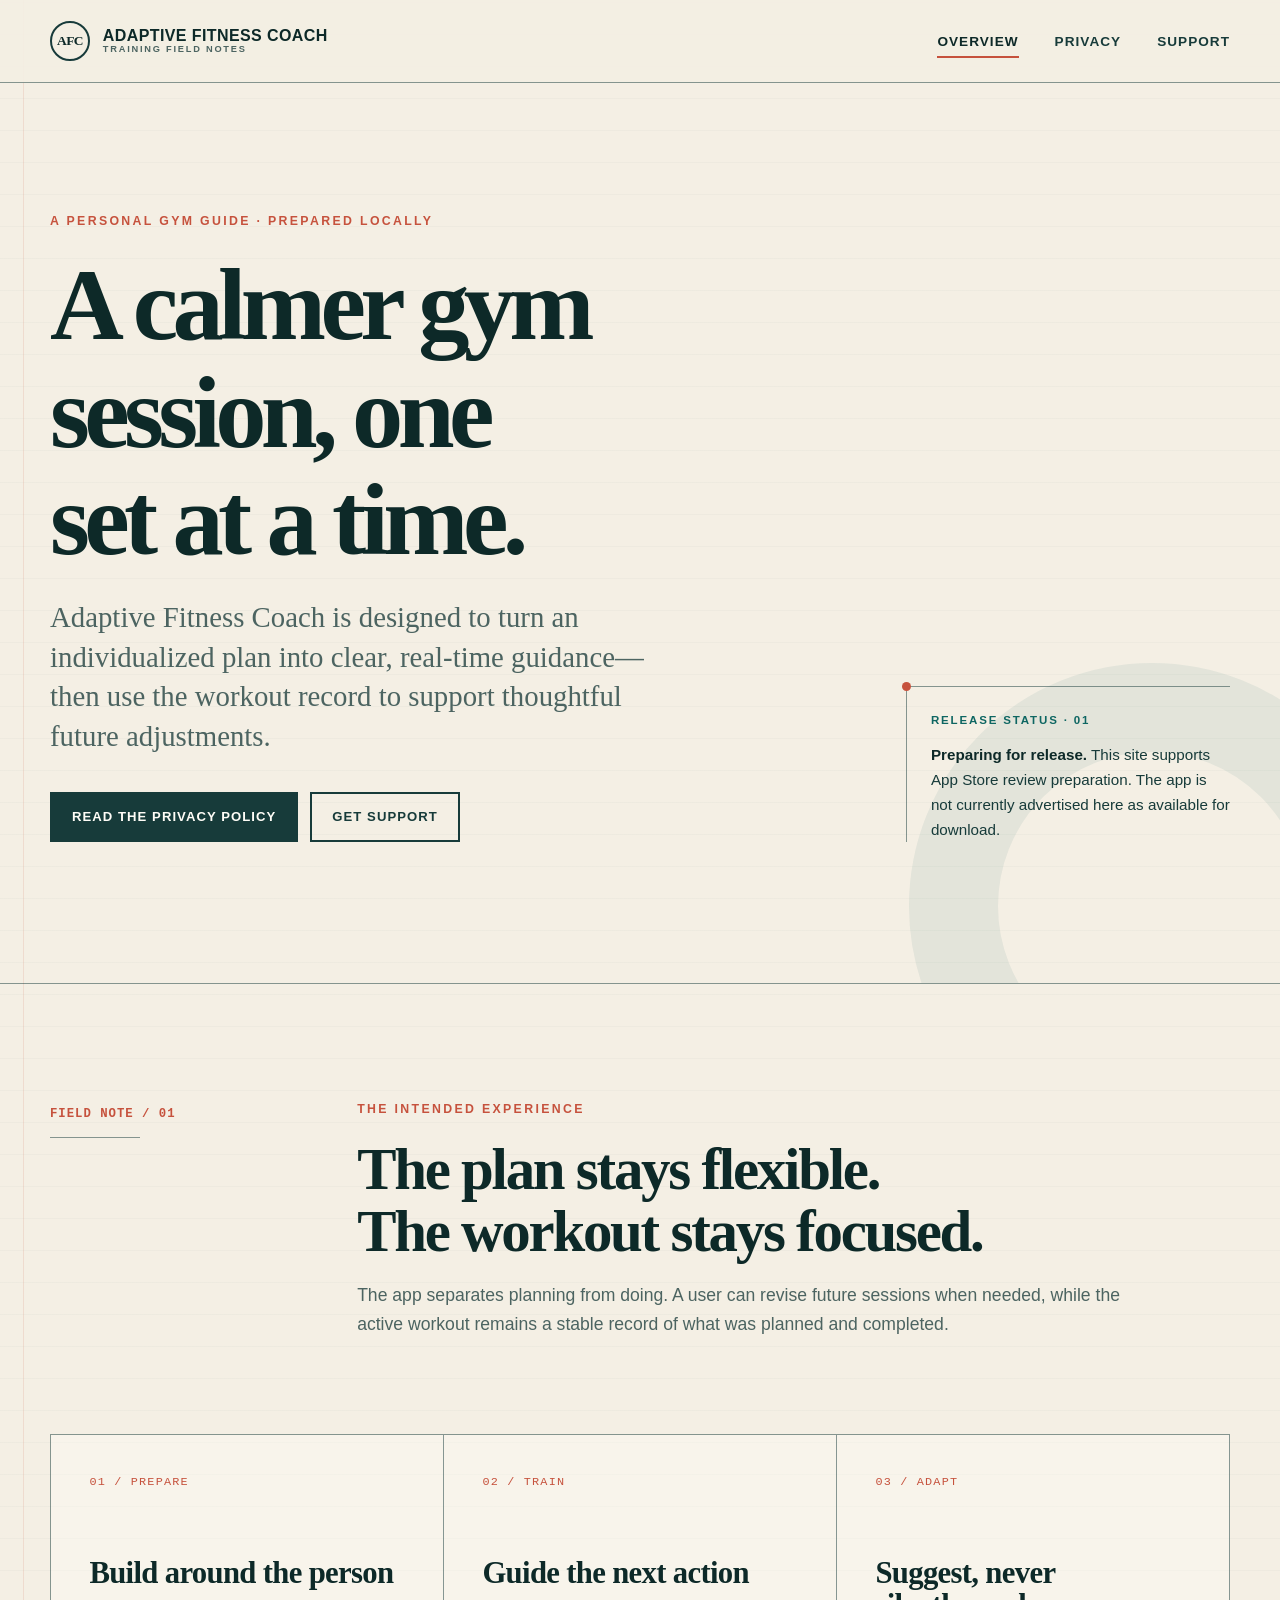
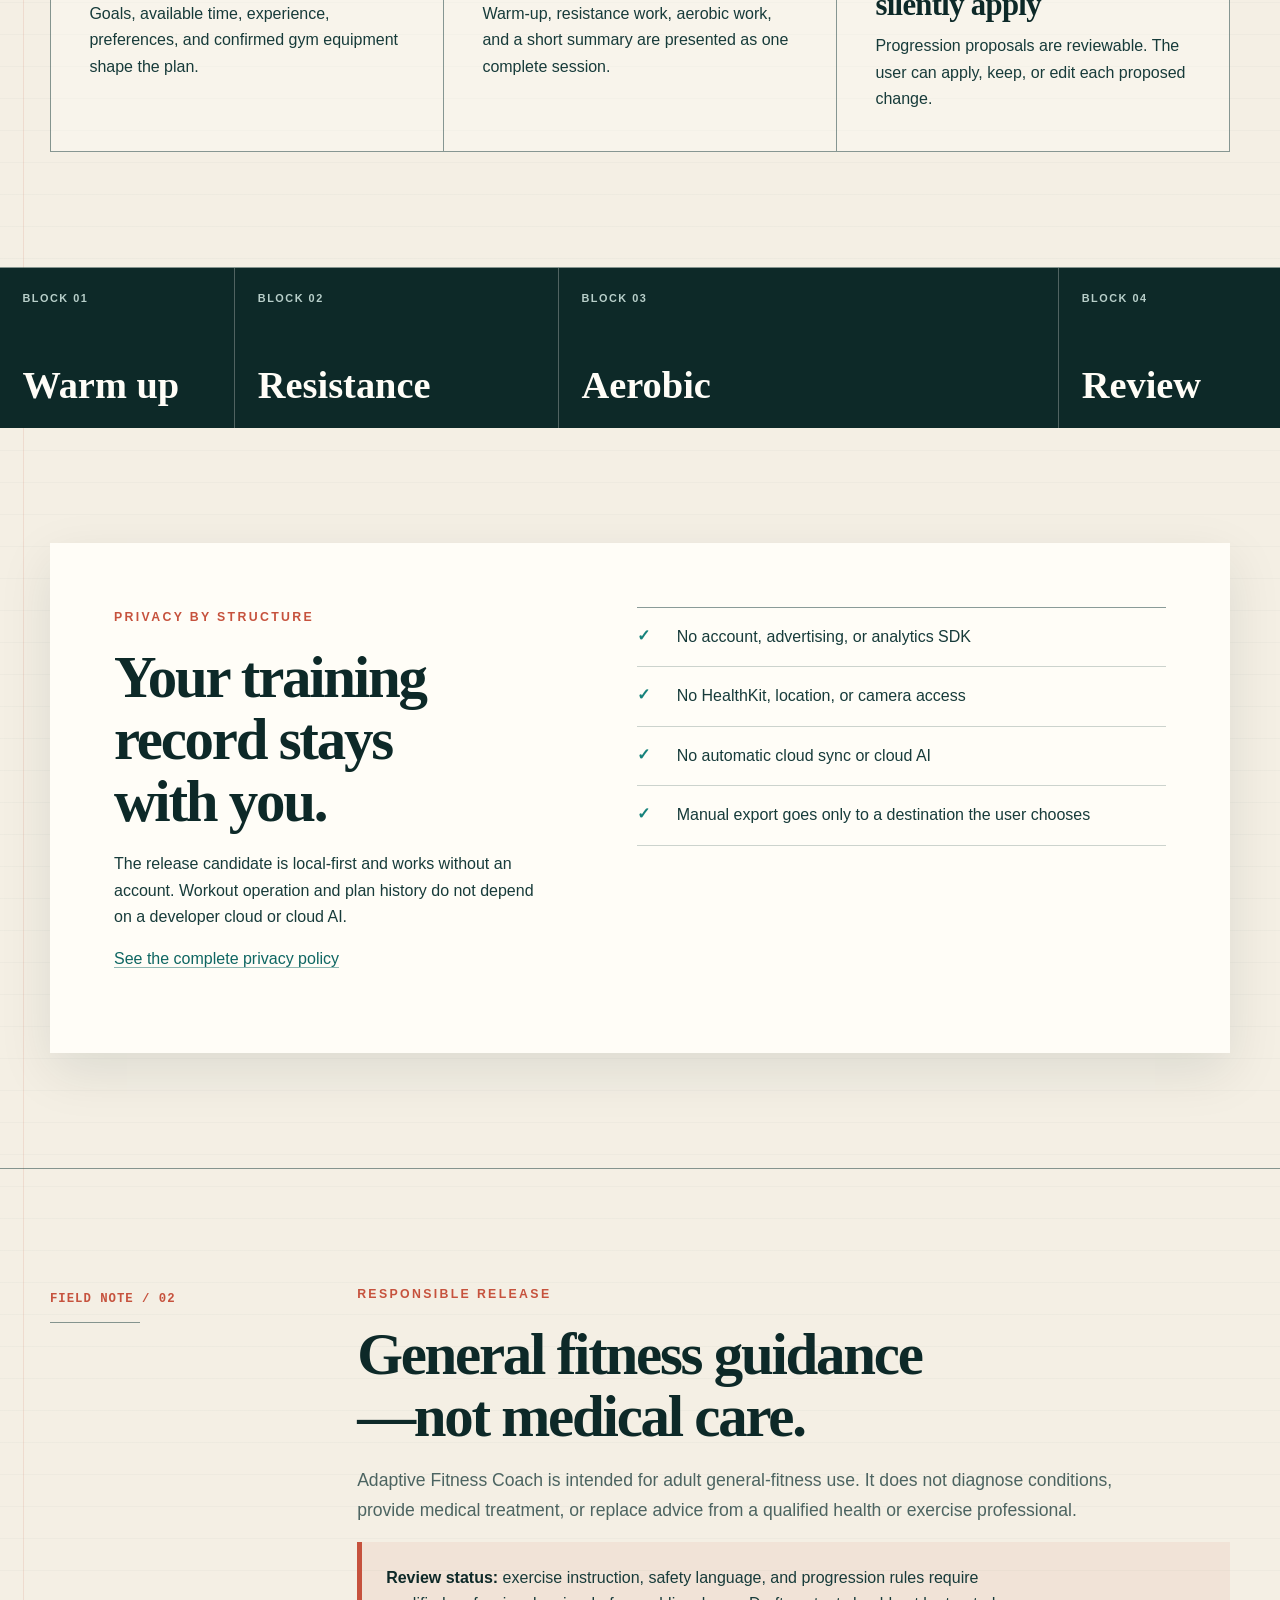
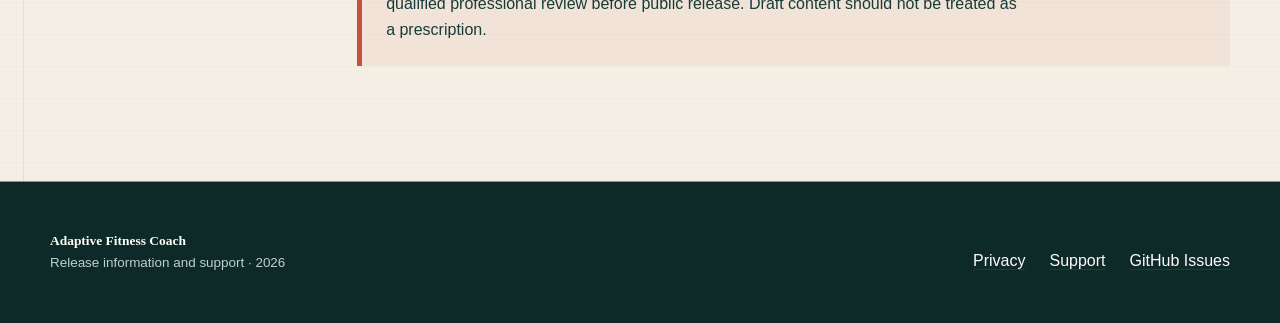
==== index.html @ d94a3473 "Publish Adaptive Fitness Coach support site" ====
<!doctype html>
<html lang="en">
  <head>
    <meta charset="utf-8">
    <meta name="viewport" content="width=device-width, initial-scale=1">
    <meta name="theme-color" content="#f4efe4">
    <meta name="description" content="Adaptive Fitness Coach is an offline-first gym planning and workout guidance app in release preparation.">
    <link rel="canonical" href="https://pumclong.github.io/adaptive-fitness-coach-site/">
    <link rel="stylesheet" href="./styles.css">
    <title>Adaptive Fitness Coach</title>
  </head>
  <body>
    <a class="skip-link" href="#main-content">Skip to content</a>

    <header class="site-header">
      <div class="header-inner">
        <a class="wordmark" href="./" aria-label="Adaptive Fitness Coach home">
          <span class="wordmark-mark" aria-hidden="true">AFC</span>
          <span class="wordmark-copy">
            <span>Adaptive Fitness Coach</span>
            <small>Training field notes</small>
          </span>
        </a>
        <nav class="site-nav" aria-label="Primary navigation">
          <ul>
            <li><a href="./" aria-current="page">Overview</a></li>
            <li><a href="./privacy.html">Privacy</a></li>
            <li><a href="./support.html">Support</a></li>
          </ul>
        </nav>
      </div>
    </header>

    <main id="main-content">
      <section class="hero" aria-labelledby="hero-title">
        <div class="hero-grid">
          <div>
            <p class="eyebrow">A personal gym guide · prepared locally</p>
            <h1 id="hero-title">A calmer gym session, one set at a time.</h1>
            <p class="hero-deck">
              Adaptive Fitness Coach is designed to turn an individualized plan into clear, real-time guidance—then use the workout record to support thoughtful future adjustments.
            </p>
            <div class="button-row">
              <a class="button" href="./privacy.html">Read the privacy policy</a>
              <a class="button secondary" href="./support.html">Get support</a>
            </div>
          </div>
          <aside class="release-note" aria-label="Release status">
            <p class="label">Release status · 01</p>
            <p>
              <strong>Preparing for release.</strong> This site supports App Store review preparation. The app is not currently advertised here as available for download.
            </p>
          </aside>
        </div>
      </section>

      <section class="section" aria-labelledby="session-title">
        <div class="section-inner">
          <div class="section-heading">
            <div class="section-index">FIELD NOTE / 01</div>
            <div>
              <p class="eyebrow">The intended experience</p>
              <h2 id="session-title">The plan stays flexible. The workout stays focused.</h2>
              <p class="section-intro">
                The app separates planning from doing. A user can revise future sessions when needed, while the active workout remains a stable record of what was planned and completed.
              </p>
            </div>
          </div>

          <div class="log-grid">
            <article class="log-card">
              <p class="log-card-number">01 / PREPARE</p>
              <h3>Build around the person</h3>
              <p>Goals, available time, experience, preferences, and confirmed gym equipment shape the plan.</p>
            </article>
            <article class="log-card">
              <p class="log-card-number">02 / TRAIN</p>
              <h3>Guide the next action</h3>
              <p>Warm-up, resistance work, aerobic work, and a short summary are presented as one complete session.</p>
            </article>
            <article class="log-card">
              <p class="log-card-number">03 / ADAPT</p>
              <h3>Suggest, never silently apply</h3>
              <p>Progression proposals are reviewable. The user can apply, keep, or edit each proposed change.</p>
            </article>
          </div>
        </div>
      </section>

      <section class="session-strip" aria-label="Example complete session structure">
        <div>
          <small>Block 01</small>
          <strong>Warm up</strong>
        </div>
        <div>
          <small>Block 02</small>
          <strong>Resistance</strong>
        </div>
        <div>
          <small>Block 03</small>
          <strong>Aerobic</strong>
        </div>
        <div>
          <small>Block 04</small>
          <strong>Review</strong>
        </div>
      </section>

      <section class="section" aria-labelledby="privacy-title">
        <div class="section-inner privacy-panel">
          <div>
            <p class="eyebrow">Privacy by structure</p>
            <h2 id="privacy-title">Your training record stays with you.</h2>
            <p>
              The release candidate is local-first and works without an account. Workout operation and plan history do not depend on a developer cloud or cloud AI.
            </p>
            <p><a href="./privacy.html">See the complete privacy policy</a></p>
          </div>
          <ul class="ledger-list" aria-label="Privacy summary">
            <li><span class="mark" aria-hidden="true">✓</span><span>No account, advertising, or analytics SDK</span></li>
            <li><span class="mark" aria-hidden="true">✓</span><span>No HealthKit, location, or camera access</span></li>
            <li><span class="mark" aria-hidden="true">✓</span><span>No automatic cloud sync or cloud AI</span></li>
            <li><span class="mark" aria-hidden="true">✓</span><span>Manual export goes only to a destination the user chooses</span></li>
          </ul>
        </div>
      </section>

      <section class="section" aria-labelledby="responsibility-title">
        <div class="section-inner">
          <div class="section-heading">
            <div class="section-index">FIELD NOTE / 02</div>
            <div>
              <p class="eyebrow">Responsible release</p>
              <h2 id="responsibility-title">General fitness guidance—not medical care.</h2>
              <p class="section-intro">
                Adaptive Fitness Coach is intended for adult general-fitness use. It does not diagnose conditions, provide medical treatment, or replace advice from a qualified health or exercise professional.
              </p>
              <div class="notice">
                <p>
                  <strong>Review status:</strong> exercise instruction, safety language, and progression rules require qualified professional review before public release. Draft content should not be treated as a prescription.
                </p>
              </div>
            </div>
          </div>
        </div>
      </section>
    </main>

    <footer class="site-footer">
      <div class="footer-inner">
        <div>
          <p class="footer-mark">Adaptive Fitness Coach</p>
          <p>Release information and support · 2026</p>
        </div>
        <nav class="footer-links" aria-label="Footer navigation">
          <a href="./privacy.html">Privacy</a>
          <a href="./support.html">Support</a>
          <a href="https://github.com/pumclong/adaptive-fitness-coach-site/issues">GitHub Issues</a>
        </nav>
      </div>
    </footer>
  </body>
</html>
---- styles.css ----
:root {
  color-scheme: light;
  --paper: #f4efe4;
  --paper-deep: #e8dfce;
  --paper-light: #fffdf7;
  --ink: #173b3a;
  --ink-deep: #0d2928;
  --ink-soft: #4c6461;
  --teal: #0e6662;
  --teal-bright: #16827b;
  --coral: #c6523d;
  --gold: #b58b3d;
  --rule: rgba(23, 59, 58, 0.22);
  --rule-strong: rgba(23, 59, 58, 0.5);
  --shadow: 0 18px 50px rgba(13, 41, 40, 0.1);
  --display: "Iowan Old Style", "Palatino Linotype", Palatino, Georgia, serif;
  --body: "Avenir Next", Avenir, "Segoe UI", Helvetica, sans-serif;
  --mono: "SFMono-Regular", Consolas, "Liberation Mono", monospace;
  --page: min(1180px, calc(100% - 40px));
}

*,
*::before,
*::after {
  box-sizing: border-box;
}

html {
  scroll-behavior: smooth;
  text-size-adjust: 100%;
}

body {
  min-width: 280px;
  margin: 0;
  background:
    linear-gradient(90deg, transparent 0 23px, rgba(198, 82, 61, 0.13) 23px 24px, transparent 24px),
    repeating-linear-gradient(0deg, rgba(23, 59, 58, 0.028) 0 1px, transparent 1px 32px),
    var(--paper);
  color: var(--ink);
  font-family: var(--body);
  font-size: 1rem;
  line-height: 1.65;
  -webkit-font-smoothing: antialiased;
}

img,
svg {
  display: block;
  max-width: 100%;
}

a {
  color: var(--teal);
  text-decoration-color: rgba(14, 102, 98, 0.46);
  text-decoration-thickness: 0.08em;
  text-underline-offset: 0.18em;
}

a:hover {
  color: var(--coral);
  text-decoration-color: currentColor;
}

a:focus-visible,
button:focus-visible {
  outline: 3px solid var(--coral);
  outline-offset: 4px;
}

h1,
h2,
h3,
p,
ul,
ol,
dl,
blockquote {
  margin-top: 0;
}

h1,
h2,
h3 {
  color: var(--ink-deep);
  font-family: var(--display);
  font-weight: 700;
  line-height: 1.05;
  text-wrap: balance;
}

h1 {
  max-width: 13ch;
  margin-bottom: 1.5rem;
  font-size: clamp(3rem, 8vw, 7.4rem);
  letter-spacing: -0.055em;
}

h2 {
  margin-bottom: 1.15rem;
  font-size: clamp(2rem, 4.6vw, 4.15rem);
  letter-spacing: -0.038em;
}

h3 {
  margin-bottom: 0.75rem;
  font-size: clamp(1.35rem, 2.4vw, 2rem);
  letter-spacing: -0.022em;
}

p,
li,
dd {
  max-width: 72ch;
}

strong {
  color: var(--ink-deep);
}

code {
  padding: 0.12rem 0.3rem;
  border: 1px solid var(--rule);
  background: rgba(255, 253, 247, 0.58);
  font-family: var(--mono);
  font-size: 0.88em;
}

.skip-link {
  position: fixed;
  z-index: 100;
  top: 1rem;
  left: 1rem;
  padding: 0.75rem 1rem;
  transform: translateY(-160%);
  background: var(--ink-deep);
  color: var(--paper-light);
  font-weight: 700;
}

.skip-link:focus {
  transform: translateY(0);
}

.site-header {
  position: relative;
  z-index: 10;
  border-bottom: 1px solid var(--rule-strong);
  background: rgba(244, 239, 228, 0.93);
}

.header-inner {
  width: var(--page);
  min-height: 82px;
  margin: 0 auto;
  display: flex;
  align-items: center;
  justify-content: space-between;
  gap: 2rem;
}

.wordmark {
  display: inline-flex;
  align-items: center;
  gap: 0.8rem;
  color: var(--ink-deep);
  font-weight: 800;
  letter-spacing: 0.025em;
  text-decoration: none;
  text-transform: uppercase;
}

.wordmark-mark {
  width: 40px;
  height: 40px;
  display: grid;
  place-items: center;
  border: 2px solid var(--ink);
  border-radius: 50%;
  font-family: var(--display);
  font-size: 0.84rem;
  letter-spacing: -0.04em;
}

.wordmark-copy {
  display: grid;
  line-height: 1.05;
}

.wordmark-copy small {
  color: var(--ink-soft);
  font-size: 0.58rem;
  font-weight: 700;
  letter-spacing: 0.19em;
}

.site-nav ul {
  margin: 0;
  padding: 0;
  display: flex;
  align-items: center;
  gap: clamp(0.75rem, 3vw, 2.25rem);
  list-style: none;
}

.site-nav a {
  padding-block: 0.45rem;
  color: var(--ink);
  font-size: 0.85rem;
  font-weight: 750;
  letter-spacing: 0.075em;
  text-decoration: none;
  text-transform: uppercase;
}

.site-nav a[aria-current="page"] {
  border-bottom: 2px solid var(--coral);
  color: var(--ink-deep);
}

.hero {
  position: relative;
  overflow: hidden;
  border-bottom: 1px solid var(--rule-strong);
}

.hero::after {
  position: absolute;
  right: -9vw;
  bottom: -13vw;
  width: clamp(270px, 38vw, 600px);
  aspect-ratio: 1;
  border: clamp(45px, 7vw, 100px) solid rgba(14, 102, 98, 0.075);
  border-radius: 50%;
  content: "";
  pointer-events: none;
}

.hero-grid {
  position: relative;
  z-index: 1;
  width: var(--page);
  margin: 0 auto;
  padding: clamp(4.25rem, 10vw, 9rem) 0 clamp(4.75rem, 11vw, 9.5rem);
  display: grid;
  grid-template-columns: minmax(0, 1.6fr) minmax(250px, 0.7fr);
  gap: clamp(3rem, 9vw, 9rem);
  align-items: end;
}

.eyebrow {
  margin-bottom: 1.25rem;
  color: var(--coral);
  font-size: 0.77rem;
  font-weight: 800;
  letter-spacing: 0.19em;
  text-transform: uppercase;
}

.hero-deck {
  max-width: 40rem;
  margin-bottom: 2.2rem;
  color: var(--ink-soft);
  font-family: var(--display);
  font-size: clamp(1.25rem, 2.5vw, 1.8rem);
  line-height: 1.38;
}

.button-row {
  display: flex;
  flex-wrap: wrap;
  gap: 0.75rem;
}

.button {
  min-height: 50px;
  padding: 0.75rem 1.25rem;
  display: inline-flex;
  align-items: center;
  justify-content: center;
  border: 2px solid var(--ink);
  background: var(--ink);
  color: var(--paper-light);
  font-size: 0.82rem;
  font-weight: 800;
  letter-spacing: 0.08em;
  text-decoration: none;
  text-transform: uppercase;
  transition: background-color 160ms ease, color 160ms ease, transform 160ms ease;
}

.button:hover {
  transform: translateY(-2px);
  background: var(--coral);
  border-color: var(--coral);
  color: var(--paper-light);
}

.button.secondary {
  background: transparent;
  color: var(--ink);
}

.button.secondary:hover {
  background: var(--ink);
  border-color: var(--ink);
  color: var(--paper-light);
}

.release-note {
  position: relative;
  padding: 1.5rem 0 0 1.5rem;
  border-top: 1px solid var(--rule-strong);
  border-left: 1px solid var(--rule-strong);
}

.release-note::before {
  position: absolute;
  top: -5px;
  left: -5px;
  width: 9px;
  height: 9px;
  border-radius: 50%;
  background: var(--coral);
  content: "";
}

.release-note .label {
  margin-bottom: 0.7rem;
  color: var(--teal);
  font-size: 0.72rem;
  font-weight: 850;
  letter-spacing: 0.16em;
  text-transform: uppercase;
}

.release-note p {
  margin-bottom: 0;
  font-size: 0.95rem;
}

.section {
  padding: clamp(4.5rem, 9vw, 8.5rem) 0;
  border-bottom: 1px solid var(--rule-strong);
}

.section-inner {
  width: var(--page);
  margin: 0 auto;
}

.section-heading {
  display: grid;
  grid-template-columns: minmax(120px, 0.38fr) minmax(0, 1.62fr);
  gap: clamp(2rem, 8vw, 8rem);
  align-items: start;
}

.section-index {
  padding-top: 0.3rem;
  color: var(--coral);
  font-family: var(--mono);
  font-size: 0.77rem;
  font-weight: 700;
  letter-spacing: 0.08em;
}

.section-index::after {
  width: min(100%, 90px);
  height: 1px;
  margin-top: 0.8rem;
  display: block;
  background: var(--rule-strong);
  content: "";
}

.section-intro {
  max-width: 50rem;
  color: var(--ink-soft);
  font-size: 1.1rem;
}

.log-grid {
  margin-top: clamp(2.5rem, 6vw, 5rem);
  display: grid;
  grid-template-columns: repeat(3, minmax(0, 1fr));
  border-top: 1px solid var(--rule-strong);
  border-left: 1px solid var(--rule-strong);
}

.log-card {
  min-height: 260px;
  padding: clamp(1.5rem, 3vw, 2.5rem);
  border-right: 1px solid var(--rule-strong);
  border-bottom: 1px solid var(--rule-strong);
  background: rgba(255, 253, 247, 0.32);
}

.log-card-number {
  margin-bottom: clamp(2rem, 5vw, 4rem);
  color: var(--coral);
  font-family: var(--mono);
  font-size: 0.74rem;
  letter-spacing: 0.1em;
}

.log-card p:last-child {
  margin-bottom: 0;
}

.session-strip {
  display: grid;
  grid-template-columns: 0.8fr 1.1fr 1.7fr 0.75fr;
  background: var(--ink-deep);
  color: var(--paper-light);
}

.session-strip > div {
  min-height: 160px;
  padding: 1.4rem;
  display: flex;
  flex-direction: column;
  justify-content: space-between;
  border-right: 1px solid rgba(255, 253, 247, 0.28);
}

.session-strip > div:last-child {
  border-right: 0;
}

.session-strip small {
  color: #b8cfca;
  font-size: 0.68rem;
  font-weight: 750;
  letter-spacing: 0.14em;
  text-transform: uppercase;
}

.session-strip strong {
  color: var(--paper-light);
  font-family: var(--display);
  font-size: clamp(1.35rem, 3vw, 2.4rem);
  line-height: 1.05;
}

.privacy-panel {
  padding: clamp(2rem, 5vw, 4.5rem);
  display: grid;
  grid-template-columns: minmax(0, 0.9fr) minmax(0, 1.1fr);
  gap: clamp(2.5rem, 7vw, 7rem);
  background: var(--paper-light);
  box-shadow: var(--shadow);
}

.ledger-list {
  margin: 0;
  padding: 0;
  border-top: 1px solid var(--rule-strong);
  list-style: none;
}

.ledger-list li {
  padding: 1rem 0;
  display: grid;
  grid-template-columns: 1.7rem 1fr;
  gap: 0.8rem;
  border-bottom: 1px solid var(--rule);
}

.ledger-list .mark {
  color: var(--teal-bright);
  font-family: var(--mono);
  font-weight: 800;
}

.notice {
  padding: 1.4rem 1.5rem;
  border-left: 5px solid var(--coral);
  background: rgba(198, 82, 61, 0.075);
}

.notice p:last-child {
  margin-bottom: 0;
}

.page-hero {
  padding: clamp(4rem, 9vw, 8rem) 0 clamp(3.25rem, 7vw, 6rem);
  border-bottom: 1px solid var(--rule-strong);
}

.page-hero-inner,
.document,
.footer-inner {
  width: var(--page);
  margin: 0 auto;
}

.page-hero h1 {
  max-width: 12ch;
  margin-bottom: 1rem;
  font-size: clamp(3.2rem, 7vw, 6rem);
}

.page-hero .lede {
  max-width: 47rem;
  margin-bottom: 1.6rem;
  color: var(--ink-soft);
  font-family: var(--display);
  font-size: clamp(1.18rem, 2.2vw, 1.55rem);
}

.metadata {
  display: flex;
  flex-wrap: wrap;
  gap: 0.65rem 1.5rem;
  color: var(--ink-soft);
  font-family: var(--mono);
  font-size: 0.74rem;
  letter-spacing: 0.04em;
}

.document {
  padding: clamp(3.5rem, 8vw, 7rem) 0;
  display: grid;
  grid-template-columns: minmax(180px, 0.44fr) minmax(0, 1.56fr);
  gap: clamp(2rem, 8vw, 8rem);
}

.document-nav {
  position: sticky;
  top: 2rem;
  align-self: start;
}

.document-nav .nav-title {
  margin-bottom: 0.75rem;
  color: var(--coral);
  font-family: var(--mono);
  font-size: 0.7rem;
  font-weight: 800;
  letter-spacing: 0.12em;
  text-transform: uppercase;
}

.document-nav ol {
  margin: 0;
  padding: 0;
  border-top: 1px solid var(--rule-strong);
  list-style: none;
  counter-reset: document-nav;
}

.document-nav li {
  counter-increment: document-nav;
  border-bottom: 1px solid var(--rule);
}

.document-nav a {
  padding: 0.7rem 0;
  display: grid;
  grid-template-columns: 2rem 1fr;
  color: var(--ink-soft);
  font-size: 0.83rem;
  font-weight: 650;
  line-height: 1.35;
  text-decoration: none;
}

.document-nav a::before {
  color: var(--teal);
  content: counter(document-nav, decimal-leading-zero);
  font-family: var(--mono);
  font-size: 0.68rem;
}

.document-nav a:hover {
  color: var(--coral);
}

.document-content {
  min-width: 0;
}

.document-section {
  padding: 0 0 clamp(2.7rem, 6vw, 4.5rem);
  scroll-margin-top: 2rem;
}

.document-section + .document-section {
  padding-top: clamp(2.7rem, 6vw, 4.5rem);
  border-top: 1px solid var(--rule-strong);
}

.document-section h2 {
  max-width: 18ch;
  font-size: clamp(1.8rem, 3.8vw, 3.25rem);
}

.document-section h3 {
  margin-top: 2.25rem;
  font-size: 1.35rem;
}

.document-section ul,
.document-section ol {
  padding-left: 1.25rem;
}

.document-section li + li {
  margin-top: 0.65rem;
}

.data-table {
  width: 100%;
  margin: 1.5rem 0 2rem;
  border-collapse: collapse;
  border-top: 2px solid var(--ink);
  font-size: 0.92rem;
}

.data-table th,
.data-table td {
  padding: 0.9rem 0.7rem;
  border-bottom: 1px solid var(--rule);
  text-align: left;
  vertical-align: top;
}

.data-table th {
  color: var(--ink-deep);
  font-size: 0.72rem;
  letter-spacing: 0.08em;
  text-transform: uppercase;
}

.support-grid {
  display: grid;
  grid-template-columns: repeat(2, minmax(0, 1fr));
  border-top: 1px solid var(--rule-strong);
  border-left: 1px solid var(--rule-strong);
}

.support-card {
  padding: clamp(1.35rem, 3.5vw, 2.4rem);
  border-right: 1px solid var(--rule-strong);
  border-bottom: 1px solid var(--rule-strong);
  background: rgba(255, 253, 247, 0.32);
}

.support-card p:last-child,
.support-card ul:last-child {
  margin-bottom: 0;
}

.issue-box {
  padding: clamp(1.8rem, 4vw, 3rem);
  border: 2px solid var(--ink);
  background: var(--paper-light);
}

.issue-box .button {
  margin-top: 0.5rem;
}

.site-footer {
  padding: 3rem 0;
  background: var(--ink-deep);
  color: #bdd0cc;
}

.footer-inner {
  display: grid;
  grid-template-columns: minmax(0, 1fr) auto;
  gap: 2rem;
  align-items: end;
}

.footer-mark {
  margin-bottom: 0.65rem;
  color: var(--paper-light);
  font-family: var(--display);
  font-size: 1.35rem;
  font-weight: 700;
}

.site-footer p {
  margin: 0;
  font-size: 0.84rem;
}

.footer-links {
  display: flex;
  flex-wrap: wrap;
  justify-content: flex-end;
  gap: 0.65rem 1.5rem;
}

.site-footer a {
  color: var(--paper-light);
}

.error-page {
  min-height: calc(100vh - 82px);
  width: var(--page);
  margin: 0 auto;
  padding: clamp(5rem, 14vw, 10rem) 0;
  display: grid;
  grid-template-columns: minmax(220px, 0.7fr) minmax(0, 1.3fr);
  gap: clamp(2rem, 8vw, 8rem);
  align-items: center;
}

.error-code {
  color: var(--coral);
  font-family: var(--display);
  font-size: clamp(7rem, 23vw, 18rem);
  font-weight: 700;
  letter-spacing: -0.08em;
  line-height: 0.7;
}

.error-page h1 {
  max-width: 9ch;
  font-size: clamp(2.8rem, 6vw, 5rem);
}

@media (max-width: 800px) {
  :root {
    --page: min(100% - 30px, 680px);
  }

  body {
    background:
      linear-gradient(90deg, transparent 0 13px, rgba(198, 82, 61, 0.13) 13px 14px, transparent 14px),
      repeating-linear-gradient(0deg, rgba(23, 59, 58, 0.028) 0 1px, transparent 1px 32px),
      var(--paper);
  }

  .header-inner {
    padding: 0.75rem 0;
    align-items: flex-start;
    flex-direction: column;
    gap: 0.55rem;
  }

  .site-nav {
    width: 100%;
    overflow-x: auto;
  }

  .site-nav ul {
    width: max-content;
  }

  .hero-grid,
  .section-heading,
  .privacy-panel,
  .document,
  .error-page {
    grid-template-columns: 1fr;
  }

  .hero-grid {
    gap: 3.5rem;
  }

  .release-note {
    max-width: 26rem;
  }

  .section-index {
    display: flex;
    align-items: center;
    gap: 1rem;
  }

  .section-index::after {
    width: 70px;
    margin-top: 0;
  }

  .log-grid {
    grid-template-columns: 1fr;
  }

  .log-card {
    min-height: 0;
  }

  .log-card-number {
    margin-bottom: 1.5rem;
  }

  .session-strip {
    grid-template-columns: repeat(2, 1fr);
  }

  .session-strip > div:nth-child(2) {
    border-right: 0;
  }

  .session-strip > div:nth-child(-n + 2) {
    border-bottom: 1px solid rgba(255, 253, 247, 0.28);
  }

  .document-nav {
    position: static;
  }

  .document-nav ol {
    display: grid;
    grid-template-columns: repeat(2, minmax(0, 1fr));
    column-gap: 1rem;
  }

  .footer-inner {
    grid-template-columns: 1fr;
    align-items: start;
  }

  .footer-links {
    justify-content: flex-start;
  }
}

@media (max-width: 520px) {
  .wordmark-copy span {
    font-size: 0.78rem;
  }

  .site-nav a {
    font-size: 0.72rem;
  }

  h1 {
    font-size: clamp(2.75rem, 16vw, 4.25rem);
  }

  .button-row,
  .button {
    width: 100%;
  }

  .session-strip,
  .support-grid,
  .document-nav ol {
    grid-template-columns: 1fr;
  }

  .session-strip > div {
    min-height: 125px;
    border-right: 0;
    border-bottom: 1px solid rgba(255, 253, 247, 0.28);
  }

  .session-strip > div:last-child {
    border-bottom: 0;
  }

  .data-table,
  .data-table tbody,
  .data-table tr,
  .data-table th,
  .data-table td {
    display: block;
  }

  .data-table thead {
    position: absolute;
    width: 1px;
    height: 1px;
    overflow: hidden;
    clip: rect(0 0 0 0);
    white-space: nowrap;
  }

  .data-table tr {
    padding: 0.8rem 0;
    border-bottom: 1px solid var(--rule-strong);
  }

  .data-table td {
    padding: 0.3rem 0;
    border: 0;
  }

  .data-table td::before {
    margin-right: 0.5rem;
    color: var(--ink-soft);
    content: attr(data-label) ":";
    font-size: 0.72rem;
    font-weight: 800;
    letter-spacing: 0.05em;
    text-transform: uppercase;
  }
}

@media (prefers-reduced-motion: reduce) {
  html {
    scroll-behavior: auto;
  }

  *,
  *::before,
  *::after {
    scroll-behavior: auto !important;
    transition-duration: 0.01ms !important;
    animation-duration: 0.01ms !important;
    animation-iteration-count: 1 !important;
  }
}

@media (prefers-contrast: more) {
  :root {
    --rule: rgba(13, 41, 40, 0.62);
    --rule-strong: #0d2928;
  }
}

@media print {
  body {
    background: #fff;
    color: #000;
  }

  .site-header,
  .site-footer,
  .document-nav,
  .button-row {
    display: none;
  }

  .document,
  .page-hero-inner {
    width: 100%;
  }

  .document {
    display: block;
  }

  a {
    color: #000;
  }
}
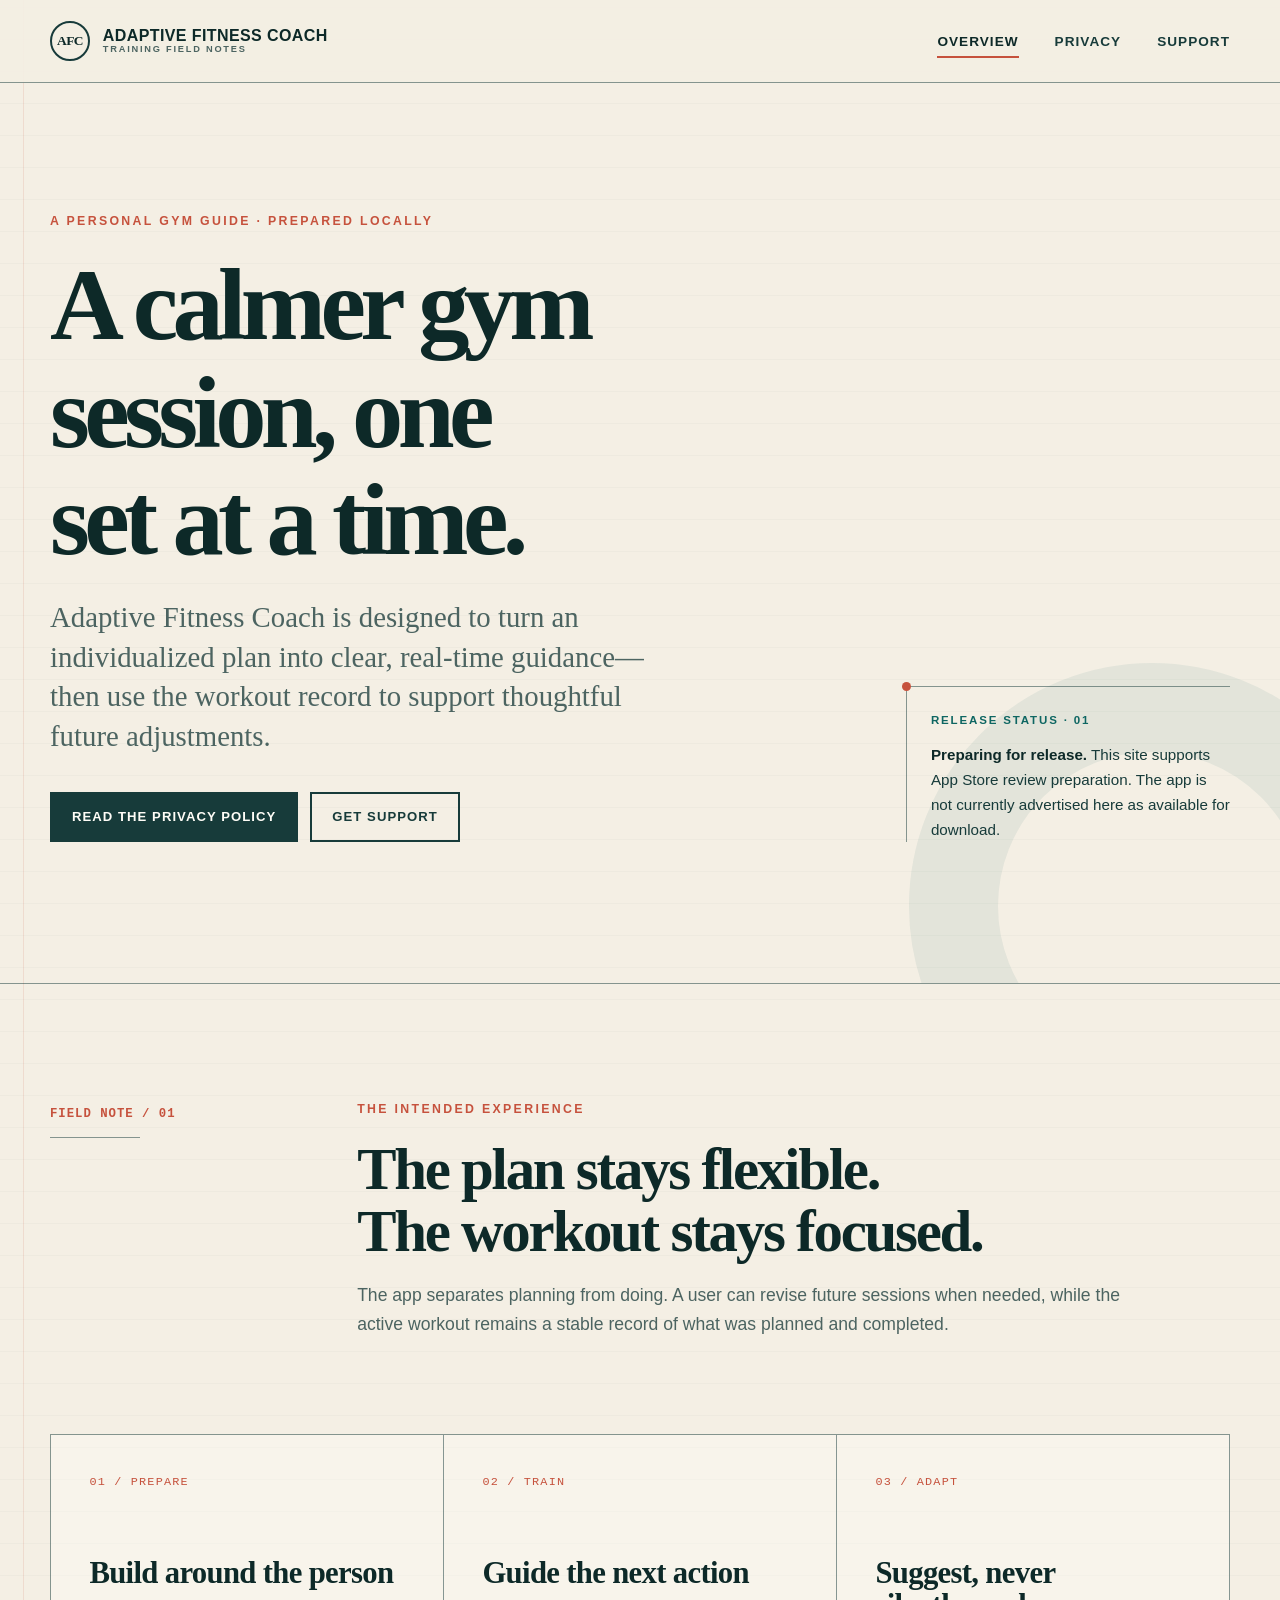
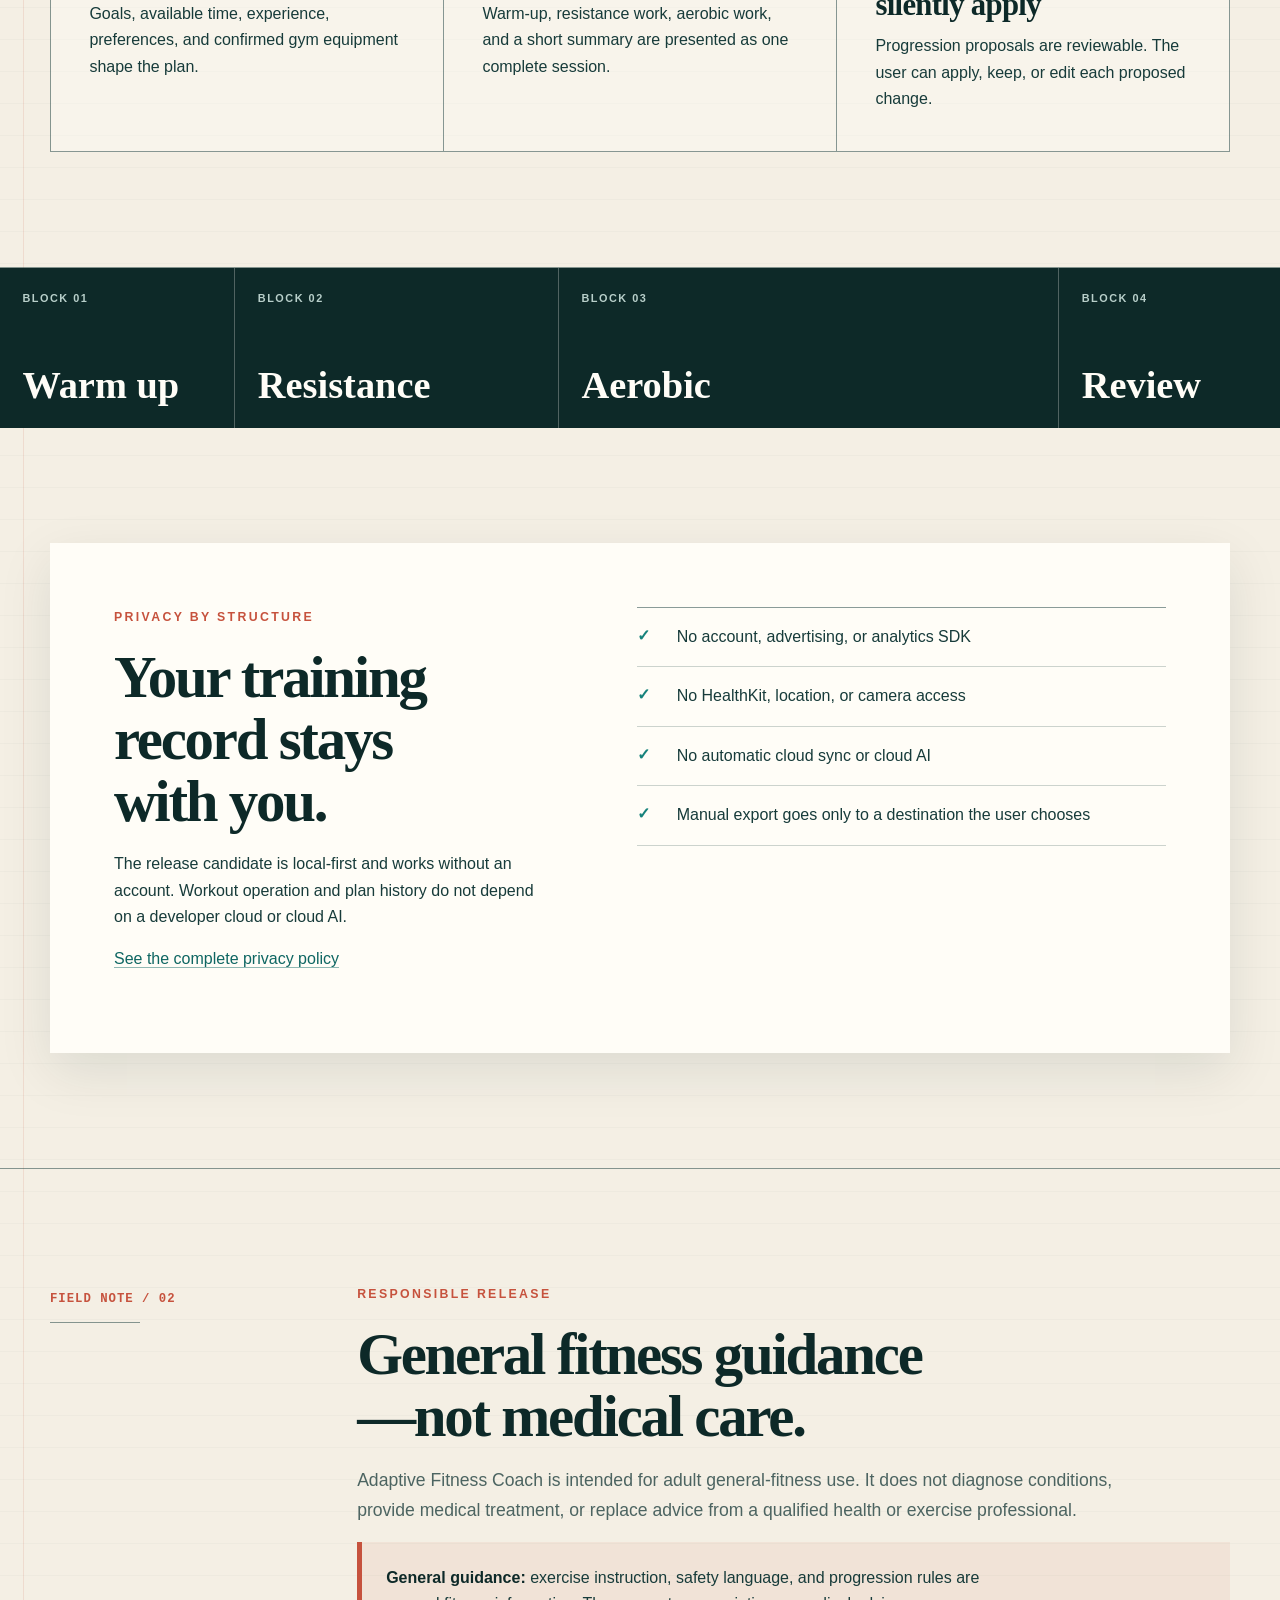
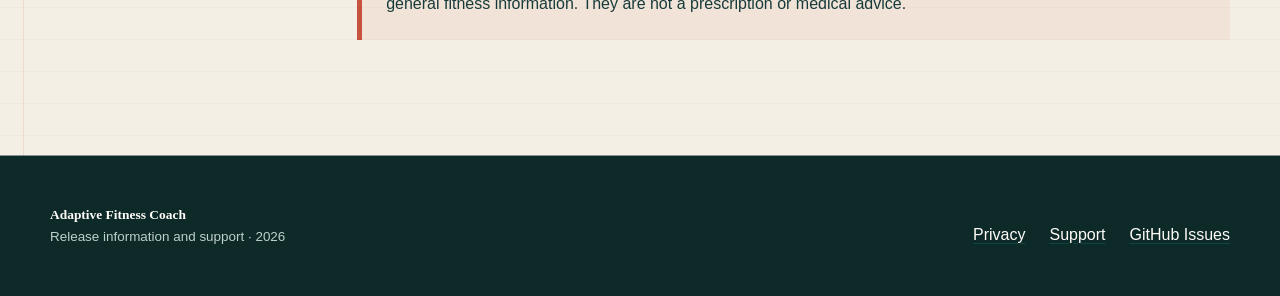
==== commit f95e633c: "Privacy: rest alerts section; general-guidance wording Co-Authored-By: Claude Opus 5.5 <noreply@anth" ====
--- a/index.html
+++ b/index.html
@@ -137,7 +137,7 @@
               </p>
               <div class="notice">
                 <p>
-                  <strong>Review status:</strong> exercise instruction, safety language, and progression rules require qualified professional review before public release. Draft content should not be treated as a prescription.
+                  <strong>General guidance:</strong> exercise instruction, safety language, and progression rules are general fitness information. They are not a prescription or medical advice.
                 </p>
               </div>
             </div>
